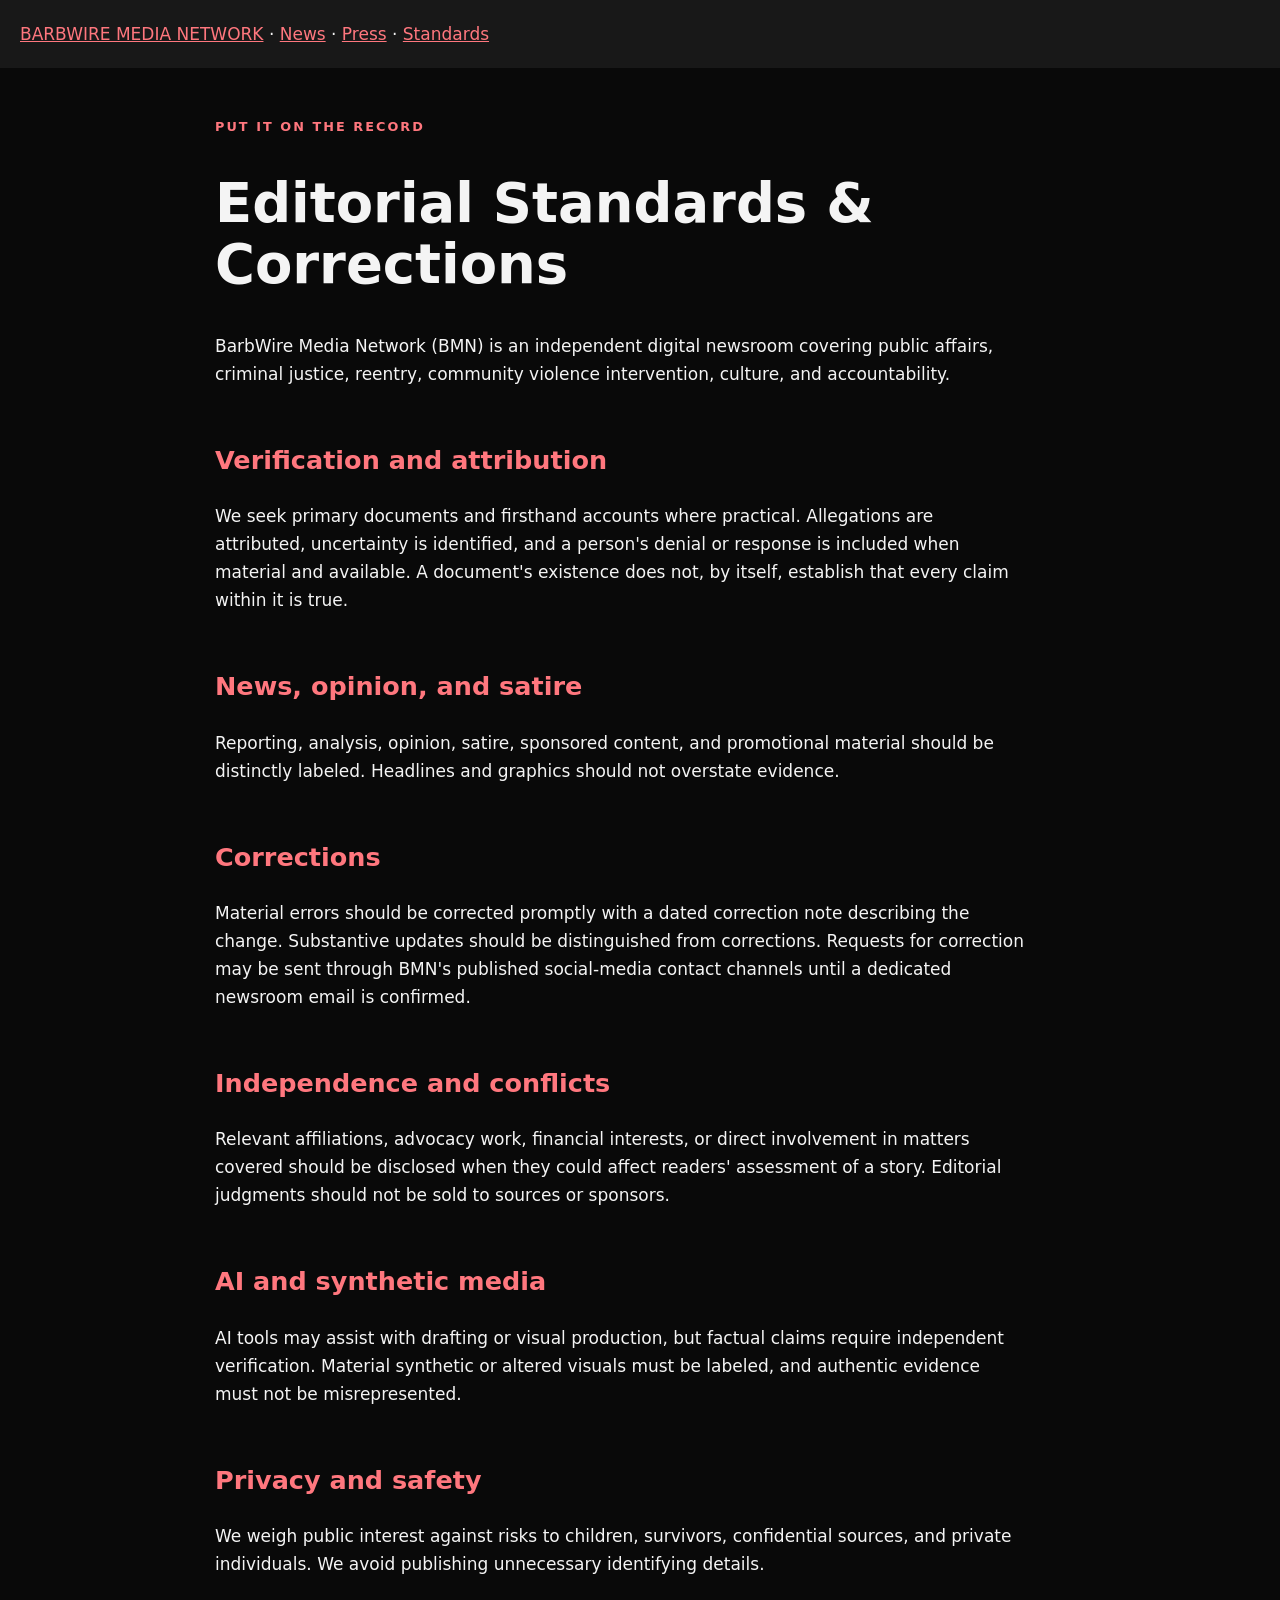
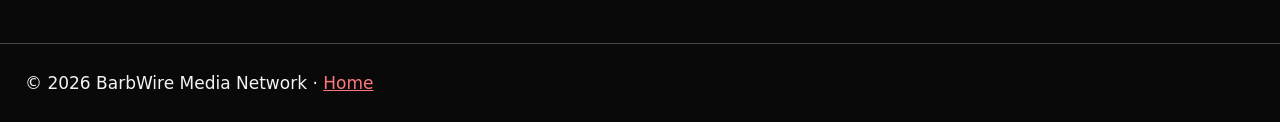
==== bmn/editorial-policy/index.html @ 049a61f9 "BMN: add Editorial Standards & Corrections" ====
<!doctype html><html lang="en"><head><meta charset="utf-8"><meta name="viewport" content="width=device-width,initial-scale=1"><title>Editorial Standards & Corrections | BarbWire Media Network</title><meta name="description" content="Editorial Standards & Corrections at BarbWire Media Network, an independent North Carolina digital newsroom."><link rel="canonical" href="https://bdgaskins27889.github.io/bmn/editorial-policy/"><meta property="og:title" content="Editorial Standards & Corrections | BarbWire Media Network"><meta property="og:type" content="website"><meta property="og:url" content="https://bdgaskins27889.github.io/bmn/editorial-policy/"><style>body{margin:0;background:#090909;color:#f4f4f4;font:17px/1.65 system-ui,Arial,sans-serif}main{max-width:850px;margin:auto;padding:48px 22px}a{color:#ff777e}nav{padding:20px;background:#181818}h1{font-size:clamp(2rem,5vw,3.4rem);line-height:1.12}h2{margin-top:2em;color:#ff777e}p,li{max-width:75ch}.muted{color:#bbb}.tag{letter-spacing:.16em;color:#ff777e;font-size:.8rem;font-weight:bold}footer{border-top:1px solid #444;padding:25px}</style></head><body><nav><a href="https://bdgaskins27889.github.io/bmn/">BARBWIRE MEDIA NETWORK</a> · <a href="https://bdgaskins27889.github.io/bmn/news/">News</a> · <a href="https://bdgaskins27889.github.io/bmn/press/">Press</a> · <a href="https://bdgaskins27889.github.io/bmn/editorial-policy/">Standards</a></nav><main><div class="tag">PUT IT ON THE RECORD</div><h1>Editorial Standards & Corrections</h1><p>BarbWire Media Network (BMN) is an independent digital newsroom covering public affairs, criminal justice, reentry, community violence intervention, culture, and accountability.</p><h2>Verification and attribution</h2><p>We seek primary documents and firsthand accounts where practical. Allegations are attributed, uncertainty is identified, and a person's denial or response is included when material and available. A document's existence does not, by itself, establish that every claim within it is true.</p><h2>News, opinion, and satire</h2><p>Reporting, analysis, opinion, satire, sponsored content, and promotional material should be distinctly labeled. Headlines and graphics should not overstate evidence.</p><h2>Corrections</h2><p>Material errors should be corrected promptly with a dated correction note describing the change. Substantive updates should be distinguished from corrections. Requests for correction may be sent through BMN's published social-media contact channels until a dedicated newsroom email is confirmed.</p><h2>Independence and conflicts</h2><p>Relevant affiliations, advocacy work, financial interests, or direct involvement in matters covered should be disclosed when they could affect readers' assessment of a story. Editorial judgments should not be sold to sources or sponsors.</p><h2>AI and synthetic media</h2><p>AI tools may assist with drafting or visual production, but factual claims require independent verification. Material synthetic or altered visuals must be labeled, and authentic evidence must not be misrepresented.</p><h2>Privacy and safety</h2><p>We weigh public interest against risks to children, survivors, confidential sources, and private individuals. We avoid publishing unnecessary identifying details.</p></main><footer>© 2026 BarbWire Media Network · <a href="https://bdgaskins27889.github.io/bmn/">Home</a></footer></body></html>
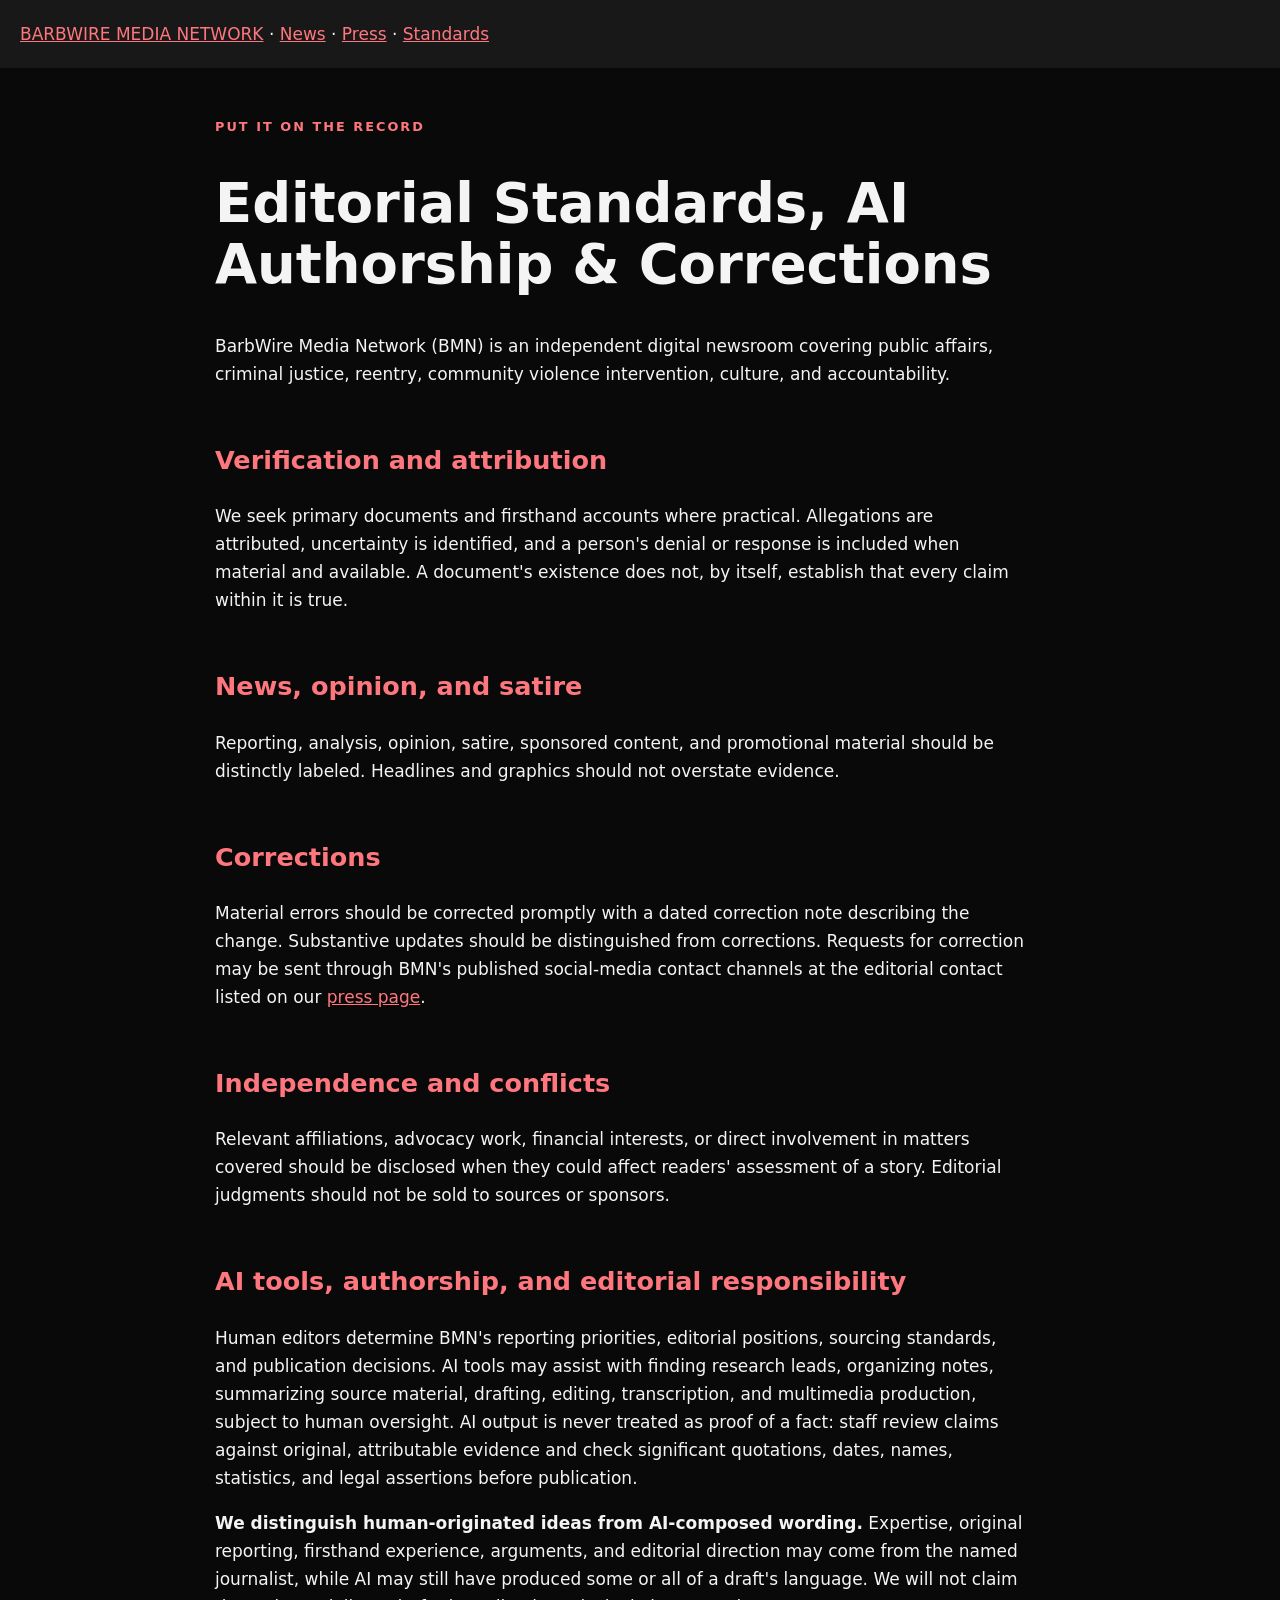
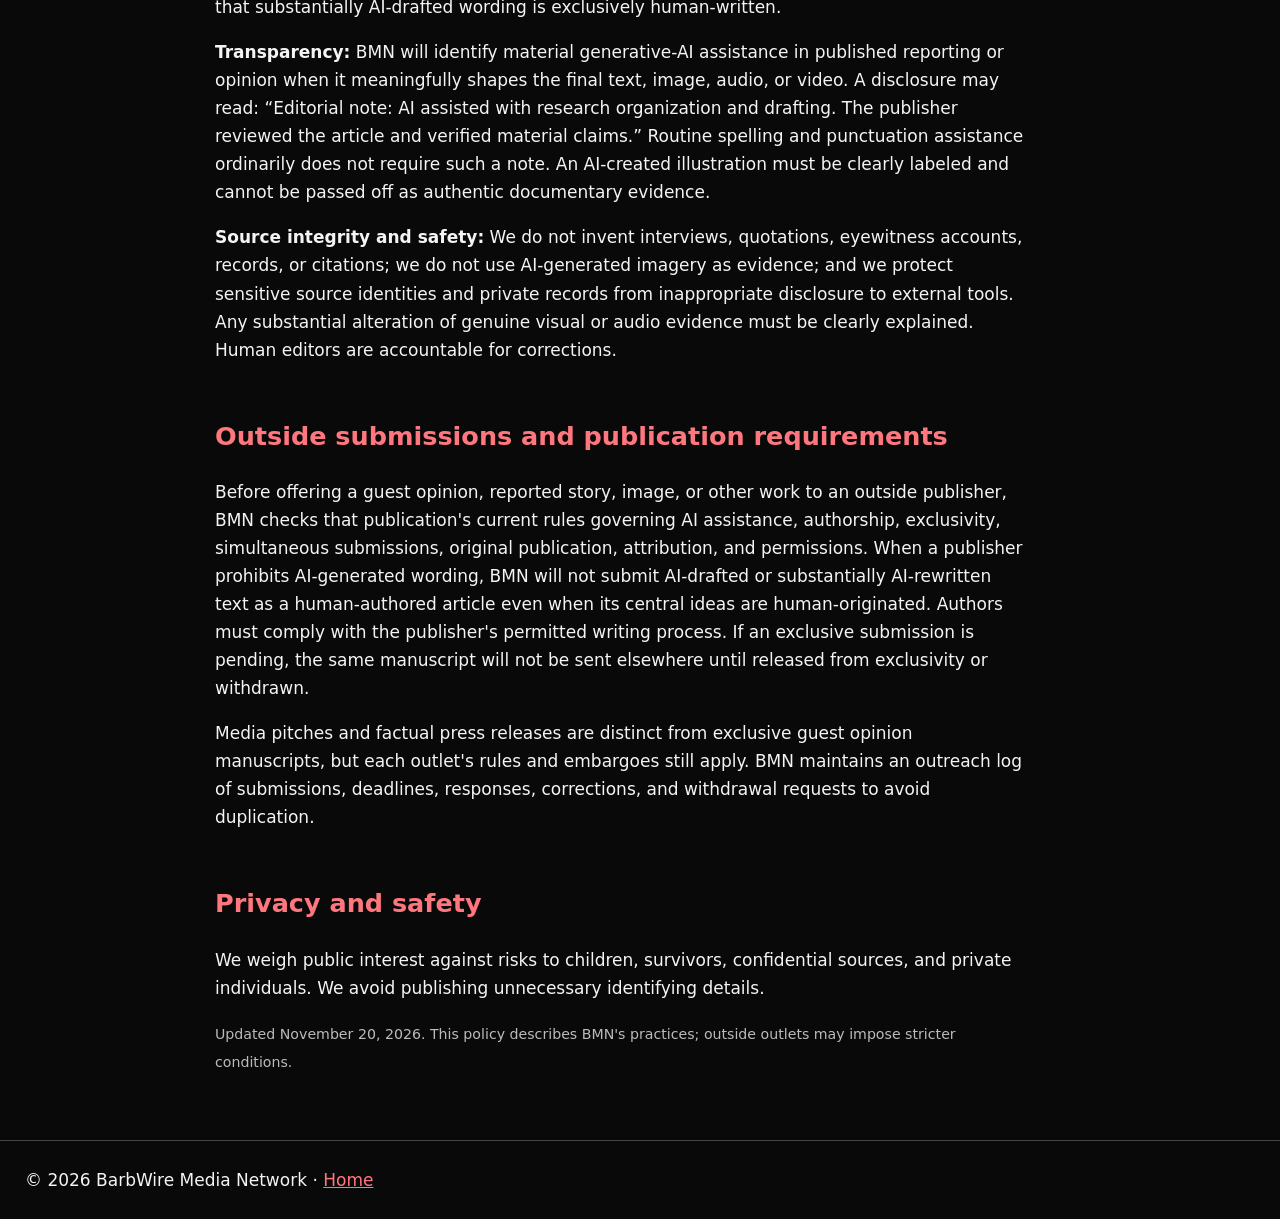
==== commit 725fb136: "Clarify AI authorship, source verification, disclosure, and third-party submission standards" ====
--- a/bmn/editorial-policy/index.html
+++ b/bmn/editorial-policy/index.html
@@ -1 +1,9 @@
-<!doctype html><html lang="en"><head><meta charset="utf-8"><meta name="viewport" content="width=device-width,initial-scale=1"><title>Editorial Standards & Corrections | BarbWire Media Network</title><meta name="description" content="Editorial Standards & Corrections at BarbWire Media Network, an independent North Carolina digital newsroom."><link rel="canonical" href="https://bdgaskins27889.github.io/bmn/editorial-policy/"><meta property="og:title" content="Editorial Standards & Corrections | BarbWire Media Network"><meta property="og:type" content="website"><meta property="og:url" content="https://bdgaskins27889.github.io/bmn/editorial-policy/"><style>body{margin:0;background:#090909;color:#f4f4f4;font:17px/1.65 system-ui,Arial,sans-serif}main{max-width:850px;margin:auto;padding:48px 22px}a{color:#ff777e}nav{padding:20px;background:#181818}h1{font-size:clamp(2rem,5vw,3.4rem);line-height:1.12}h2{margin-top:2em;color:#ff777e}p,li{max-width:75ch}.muted{color:#bbb}.tag{letter-spacing:.16em;color:#ff777e;font-size:.8rem;font-weight:bold}footer{border-top:1px solid #444;padding:25px}</style></head><body><nav><a href="https://bdgaskins27889.github.io/bmn/">BARBWIRE MEDIA NETWORK</a> · <a href="https://bdgaskins27889.github.io/bmn/news/">News</a> · <a href="https://bdgaskins27889.github.io/bmn/press/">Press</a> · <a href="https://bdgaskins27889.github.io/bmn/editorial-policy/">Standards</a></nav><main><div class="tag">PUT IT ON THE RECORD</div><h1>Editorial Standards & Corrections</h1><p>BarbWire Media Network (BMN) is an independent digital newsroom covering public affairs, criminal justice, reentry, community violence intervention, culture, and accountability.</p><h2>Verification and attribution</h2><p>We seek primary documents and firsthand accounts where practical. Allegations are attributed, uncertainty is identified, and a person's denial or response is included when material and available. A document's existence does not, by itself, establish that every claim within it is true.</p><h2>News, opinion, and satire</h2><p>Reporting, analysis, opinion, satire, sponsored content, and promotional material should be distinctly labeled. Headlines and graphics should not overstate evidence.</p><h2>Corrections</h2><p>Material errors should be corrected promptly with a dated correction note describing the change. Substantive updates should be distinguished from corrections. Requests for correction may be sent through BMN's published social-media contact channels until a dedicated newsroom email is confirmed.</p><h2>Independence and conflicts</h2><p>Relevant affiliations, advocacy work, financial interests, or direct involvement in matters covered should be disclosed when they could affect readers' assessment of a story. Editorial judgments should not be sold to sources or sponsors.</p><h2>AI and synthetic media</h2><p>AI tools may assist with drafting or visual production, but factual claims require independent verification. Material synthetic or altered visuals must be labeled, and authentic evidence must not be misrepresented.</p><h2>Privacy and safety</h2><p>We weigh public interest against risks to children, survivors, confidential sources, and private individuals. We avoid publishing unnecessary identifying details.</p></main><footer>© 2026 BarbWire Media Network · <a href="https://bdgaskins27889.github.io/bmn/">Home</a></footer></body></html>+<!doctype html><html lang="en"><head><meta charset="utf-8"><meta name="viewport" content="width=device-width,initial-scale=1"><title>Editorial Standards, AI Authorship & Corrections | BarbWire Media Network</title><meta name="description" content="Editorial Standards & Corrections at BarbWire Media Network, an independent North Carolina digital newsroom."><link rel="canonical" href="https://bdgaskins27889.github.io/bmn/editorial-policy/"><meta property="og:title" content="Editorial Standards & Corrections | BarbWire Media Network"><meta property="og:type" content="website"><meta property="og:url" content="https://bdgaskins27889.github.io/bmn/editorial-policy/"><style>body{margin:0;background:#090909;color:#f4f4f4;font:17px/1.65 system-ui,Arial,sans-serif}main{max-width:850px;margin:auto;padding:48px 22px}a{color:#ff777e}nav{padding:20px;background:#181818}h1{font-size:clamp(2rem,5vw,3.4rem);line-height:1.12}h2{margin-top:2em;color:#ff777e}p,li{max-width:75ch}.muted{color:#bbb}.tag{letter-spacing:.16em;color:#ff777e;font-size:.8rem;font-weight:bold}footer{border-top:1px solid #444;padding:25px}</style></head><body><nav><a href="https://bdgaskins27889.github.io/bmn/">BARBWIRE MEDIA NETWORK</a> · <a href="https://bdgaskins27889.github.io/bmn/news/">News</a> · <a href="https://bdgaskins27889.github.io/bmn/press/">Press</a> · <a href="https://bdgaskins27889.github.io/bmn/editorial-policy/">Standards</a></nav><main><div class="tag">PUT IT ON THE RECORD</div><h1>Editorial Standards, AI Authorship & Corrections</h1><p>BarbWire Media Network (BMN) is an independent digital newsroom covering public affairs, criminal justice, reentry, community violence intervention, culture, and accountability.</p><h2>Verification and attribution</h2><p>We seek primary documents and firsthand accounts where practical. Allegations are attributed, uncertainty is identified, and a person's denial or response is included when material and available. A document's existence does not, by itself, establish that every claim within it is true.</p><h2>News, opinion, and satire</h2><p>Reporting, analysis, opinion, satire, sponsored content, and promotional material should be distinctly labeled. Headlines and graphics should not overstate evidence.</p><h2>Corrections</h2><p>Material errors should be corrected promptly with a dated correction note describing the change. Substantive updates should be distinguished from corrections. Requests for correction may be sent through BMN's published social-media contact channels at the editorial contact listed on our <a href="../press/">press page</a>.</p><h2>Independence and conflicts</h2><p>Relevant affiliations, advocacy work, financial interests, or direct involvement in matters covered should be disclosed when they could affect readers' assessment of a story. Editorial judgments should not be sold to sources or sponsors.</p><h2>AI tools, authorship, and editorial responsibility</h2>
+<p>Human editors determine BMN's reporting priorities, editorial positions, sourcing standards, and publication decisions. AI tools may assist with finding research leads, organizing notes, summarizing source material, drafting, editing, transcription, and multimedia production, subject to human oversight. AI output is never treated as proof of a fact: staff review claims against original, attributable evidence and check significant quotations, dates, names, statistics, and legal assertions before publication.</p>
+<p><strong>We distinguish human-originated ideas from AI-composed wording.</strong> Expertise, original reporting, firsthand experience, arguments, and editorial direction may come from the named journalist, while AI may still have produced some or all of a draft's language. We will not claim that substantially AI-drafted wording is exclusively human-written.</p>
+<p><strong>Transparency:</strong> BMN will identify material generative-AI assistance in published reporting or opinion when it meaningfully shapes the final text, image, audio, or video. A disclosure may read: “Editorial note: AI assisted with research organization and drafting. The publisher reviewed the article and verified material claims.” Routine spelling and punctuation assistance ordinarily does not require such a note. An AI-created illustration must be clearly labeled and cannot be passed off as authentic documentary evidence.</p>
+<p><strong>Source integrity and safety:</strong> We do not invent interviews, quotations, eyewitness accounts, records, or citations; we do not use AI-generated imagery as evidence; and we protect sensitive source identities and private records from inappropriate disclosure to external tools. Any substantial alteration of genuine visual or audio evidence must be clearly explained. Human editors are accountable for corrections.</p>
+<h2>Outside submissions and publication requirements</h2>
+<p>Before offering a guest opinion, reported story, image, or other work to an outside publisher, BMN checks that publication's current rules governing AI assistance, authorship, exclusivity, simultaneous submissions, original publication, attribution, and permissions. When a publisher prohibits AI-generated wording, BMN will not submit AI-drafted or substantially AI-rewritten text as a human-authored article even when its central ideas are human-originated. Authors must comply with the publisher's permitted writing process. If an exclusive submission is pending, the same manuscript will not be sent elsewhere until released from exclusivity or withdrawn.</p>
+<p>Media pitches and factual press releases are distinct from exclusive guest opinion manuscripts, but each outlet's rules and embargoes still apply. BMN maintains an outreach log of submissions, deadlines, responses, corrections, and withdrawal requests to avoid duplication.</p>
+<h2>Privacy and safety</h2><p>We weigh public interest against risks to children, survivors, confidential sources, and private individuals. We avoid publishing unnecessary identifying details.</p><p class="muted"><small>Updated November 20, 2026. This policy describes BMN's practices; outside outlets may impose stricter conditions.</small></p></main><footer>© 2026 BarbWire Media Network · <a href="https://bdgaskins27889.github.io/bmn/">Home</a></footer></body></html>
